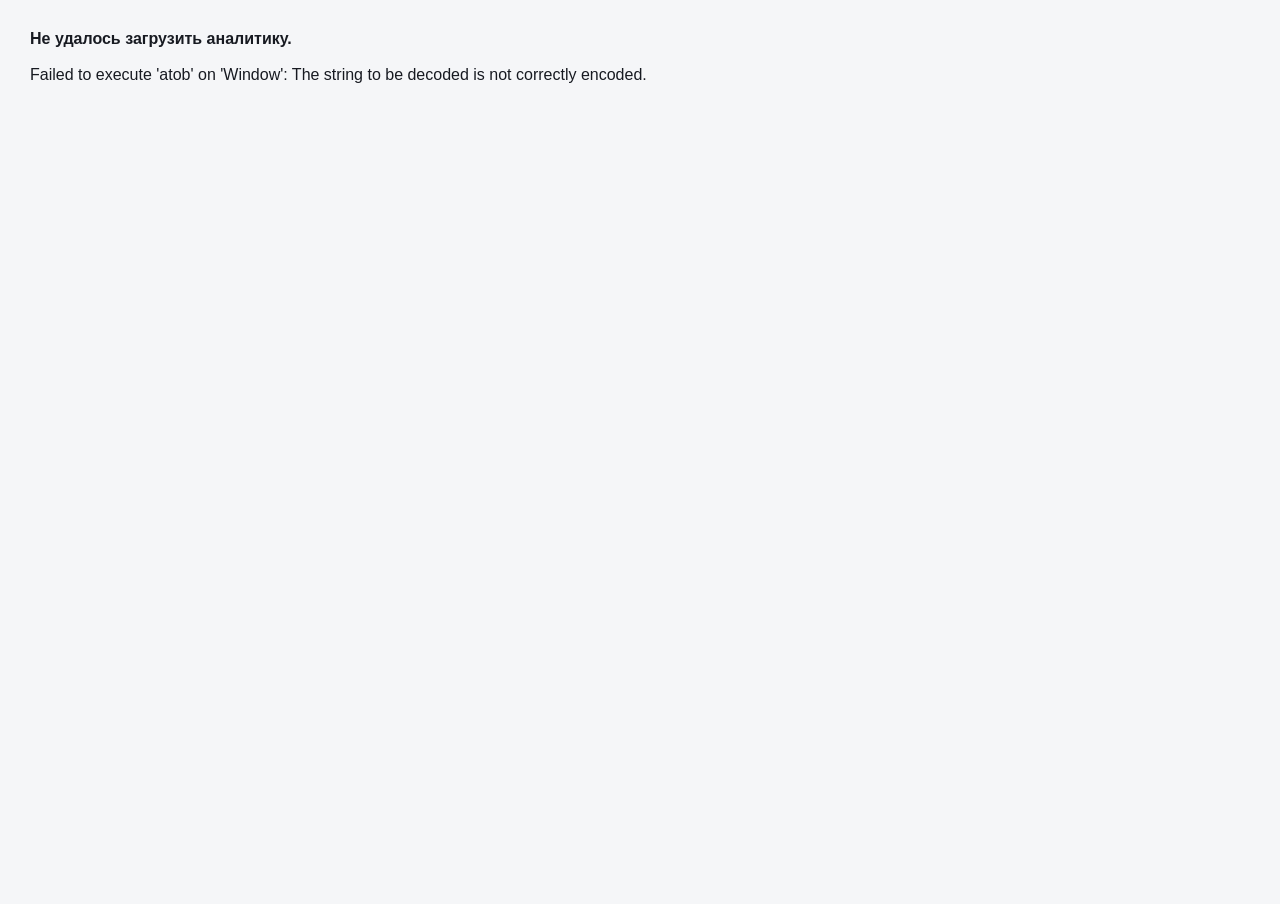
==== article-analytics/index.html @ 5940e99e "Fix weekly module scope and KPI visibility" ====
<!doctype html>
<html lang="ru" translate="no" class="notranslate">
<head>
<meta charset="utf-8">
<meta name="google" content="notranslate">
<meta name="viewport" content="width=device-width,initial-scale=1">
<title>Центр аналитики статей</title>
<style>
html,body,#frame{margin:0;width:100%;height:100%;border:0;overflow:hidden;background:#f5f6f8}
#loading{position:fixed;inset:0;display:grid;place-items:center;font:14px Arial,sans-serif;color:#59606c;background:#f5f6f8;z-index:2}
</style>
</head>
<body>
<div id="loading">Загружаю аналитику…</div>
<iframe id="frame" title="Аналитика статей"></iframe>
<script>
(async()=>{
 const f=document.getElementById('frame'),l=document.getElementById('loading');
 try{
  let [source,weeklyOverlay]=await Promise.all([
   fetch('app.html?v=20260910-fix4',{cache:'no-store'}).then(r=>{if(!r.ok)throw new Error('Не удалось загрузить приложение: '+r.status);return r.text()}),
   fetch('weekly-progos-overlay.js?v=20260910-fix4',{cache:'no-store'}).then(r=>{if(!r.ok)throw new Error('Не удалось загрузить недельный модуль: '+r.status);return r.text()})
  ]);

  const init="refreshFilterOptions();renderAll();switchView('overview');";
  if(!source.includes(init)) throw new Error('Не найдена точка подключения недельного отчёта');
  weeklyOverlay=weeklyOverlay.replace('(async()=>{','await (async()=>{');
  source=source.replace(init,weeklyOverlay+'\n'+init);

  const kpiLine="document.getElementById('filterbar').style.display=(v==='nontarget'||v==='kpiexclude'||v==='cleanup'||v==='method')?'none':'grid';";
  const kpiPatched=kpiLine+"\n document.getElementById('kpis').style.display=(v==='overview')?'grid':'none';";
  if(!source.includes(kpiLine)) throw new Error('Не найдена точка управления верхней сводкой');
  source=source.replace(kpiLine,kpiPatched);

  f.srcdoc=source;
  f.addEventListener('load',()=>l.remove(),{once:true});
 }catch(e){l.textContent='Ошибка загрузки: '+(e.message||e)}
})();
</script>
</body>
</html>
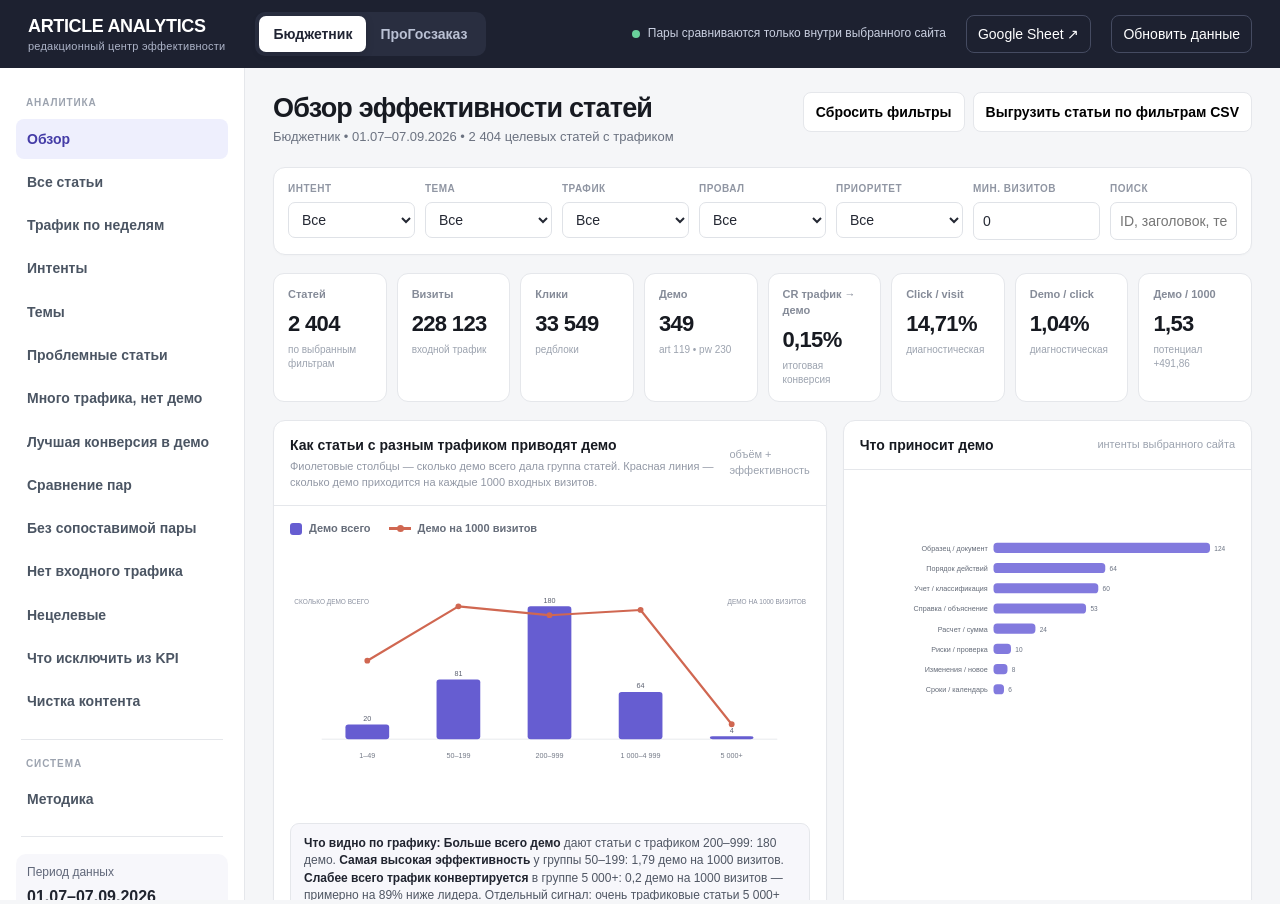
==== commit e3099af8: "Keep analytics available if weekly module fails" ====
--- a/article-analytics/index.html
+++ b/article-analytics/index.html
@@ -18,14 +18,19 @@
  const f=document.getElementById('frame'),l=document.getElementById('loading');
  try{
   let [source,weeklyOverlay]=await Promise.all([
-   fetch('app.html?v=20260910-fix4',{cache:'no-store'}).then(r=>{if(!r.ok)throw new Error('Не удалось загрузить приложение: '+r.status);return r.text()}),
-   fetch('weekly-progos-overlay.js?v=20260910-fix4',{cache:'no-store'}).then(r=>{if(!r.ok)throw new Error('Не удалось загрузить недельный модуль: '+r.status);return r.text()})
+   fetch('app.html?v=20260910-fix6',{cache:'no-store'}).then(r=>{if(!r.ok)throw new Error('Не удалось загрузить приложение: '+r.status);return r.text()}),
+   fetch('weekly-progos-overlay.js?v=20260910-fix6',{cache:'no-store'}).then(r=>{if(!r.ok)throw new Error('Не удалось загрузить недельный модуль: '+r.status);return r.text()})
   ]);
 
   const init="refreshFilterOptions();renderAll();switchView('overview');";
   if(!source.includes(init)) throw new Error('Не найдена точка подключения недельного отчёта');
   weeklyOverlay=weeklyOverlay.replace('(async()=>{','await (async()=>{');
-  source=source.replace(init,weeklyOverlay+'\n'+init);
+  weeklyOverlay=weeklyOverlay.replace(
+   "const pt=all.reduce((s,x)=>s+x.prev,0),ct=all.reduce((s,x)=>s+x.curr,0),chg=pt?(ct-pt)/pt:null;",
+   "const siteTotals=WD.totals?.[state.site]||[];const pt=siteTotals.at(-2)||0,ct=siteTotals.at(-1)||0,chg=pt?(ct-pt)/pt:null;"
+  );
+  const safeWeekly="try{\n"+weeklyOverlay+"\n}catch(e){console.error('Недельный модуль не загрузился:',e);}\n";
+  source=source.replace(init,safeWeekly+init);
 
   const kpiLine="document.getElementById('filterbar').style.display=(v==='nontarget'||v==='kpiexclude'||v==='cleanup'||v==='method')?'none':'grid';";
   const kpiPatched=kpiLine+"\n document.getElementById('kpis').style.display=(v==='overview')?'grid':'none';";
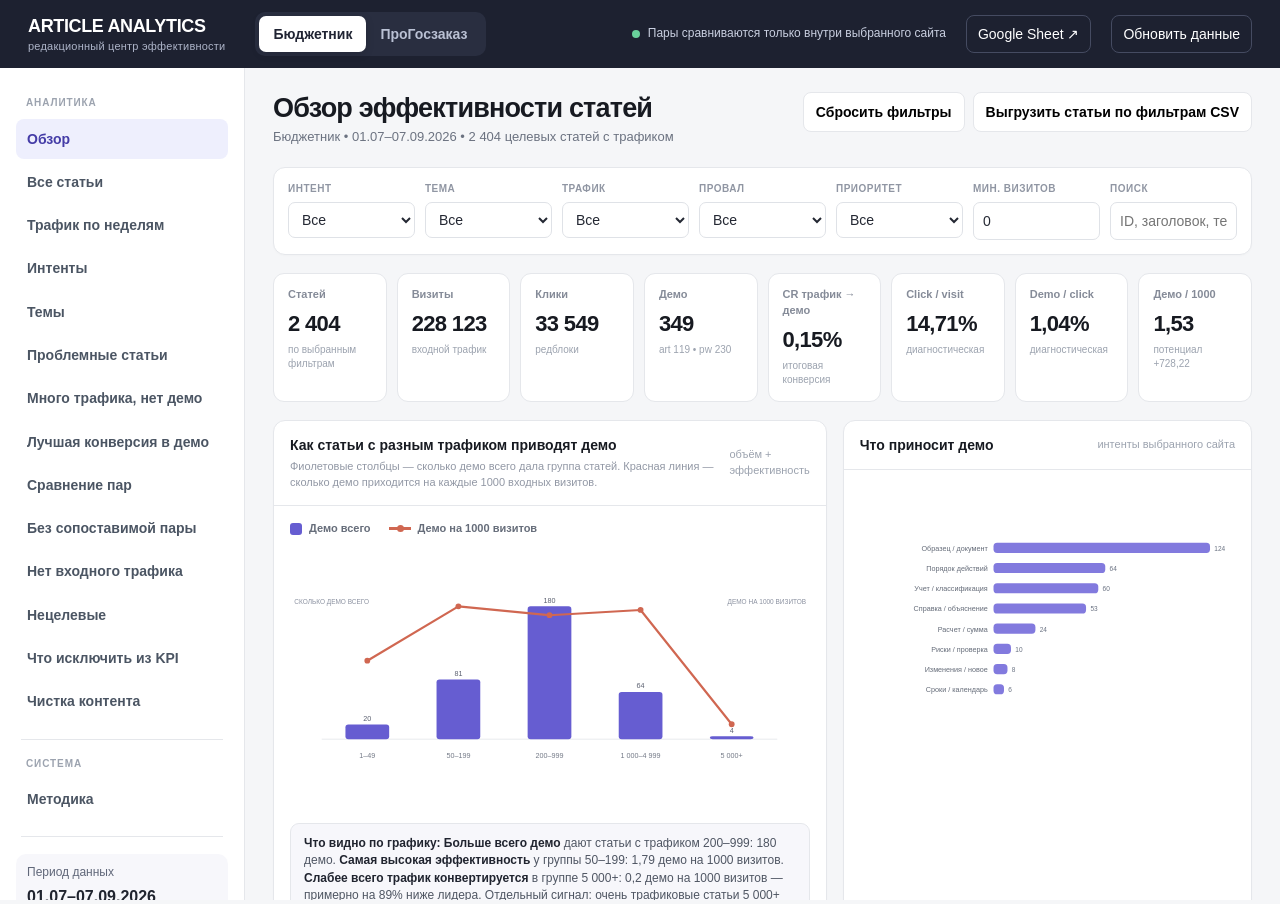
==== commit c2e24bc5: "Apply intent-wide comparison logic and Russian pair labels" ====
--- a/article-analytics/index.html
+++ b/article-analytics/index.html
@@ -17,20 +17,23 @@
 (async()=>{
  const f=document.getElementById('frame'),l=document.getElementById('loading');
  try{
-  let [source,weeklyOverlay]=await Promise.all([
-   fetch('app.html?v=20260910-fix6',{cache:'no-store'}).then(r=>{if(!r.ok)throw new Error('Не удалось загрузить приложение: '+r.status);return r.text()}),
-   fetch('weekly-progos-overlay.js?v=20260910-fix6',{cache:'no-store'}).then(r=>{if(!r.ok)throw new Error('Не удалось загрузить недельный модуль: '+r.status);return r.text()})
+  let [source,weeklyOverlay,pairOverlay]=await Promise.all([
+   fetch('app.html?v=20260910-fix7',{cache:'no-store'}).then(r=>{if(!r.ok)throw new Error('Не удалось загрузить приложение: '+r.status);return r.text()}),
+   fetch('weekly-progos-overlay.js?v=20260910-fix7',{cache:'no-store'}).then(r=>{if(!r.ok)throw new Error('Не удалось загрузить недельный модуль: '+r.status);return r.text()}),
+   fetch('pair-overlay.js?v=20260910-fix7',{cache:'no-store'}).then(r=>{if(!r.ok)throw new Error('Не удалось загрузить модуль сравнения: '+r.status);return r.text()})
   ]);
 
   const init="refreshFilterOptions();renderAll();switchView('overview');";
-  if(!source.includes(init)) throw new Error('Не найдена точка подключения недельного отчёта');
+  if(!source.includes(init)) throw new Error('Не найдена точка подключения модулей');
+
   weeklyOverlay=weeklyOverlay.replace('(async()=>{','await (async()=>{');
   weeklyOverlay=weeklyOverlay.replace(
    "const pt=all.reduce((s,x)=>s+x.prev,0),ct=all.reduce((s,x)=>s+x.curr,0),chg=pt?(ct-pt)/pt:null;",
    "const siteTotals=WD.totals?.[state.site]||[];const pt=siteTotals.at(-2)||0,ct=siteTotals.at(-1)||0,chg=pt?(ct-pt)/pt:null;"
   );
   const safeWeekly="try{\n"+weeklyOverlay+"\n}catch(e){console.error('Недельный модуль не загрузился:',e);}\n";
-  source=source.replace(init,safeWeekly+init);
+  const safePairs="try{\n"+pairOverlay+"\n}catch(e){console.error('Модуль сравнения не загрузился:',e);}\n";
+  source=source.replace(init,safePairs+safeWeekly+init);
 
   const kpiLine="document.getElementById('filterbar').style.display=(v==='nontarget'||v==='kpiexclude'||v==='cleanup'||v==='method')?'none':'grid';";
   const kpiPatched=kpiLine+"\n document.getElementById('kpis').style.display=(v==='overview')?'grid':'none';";
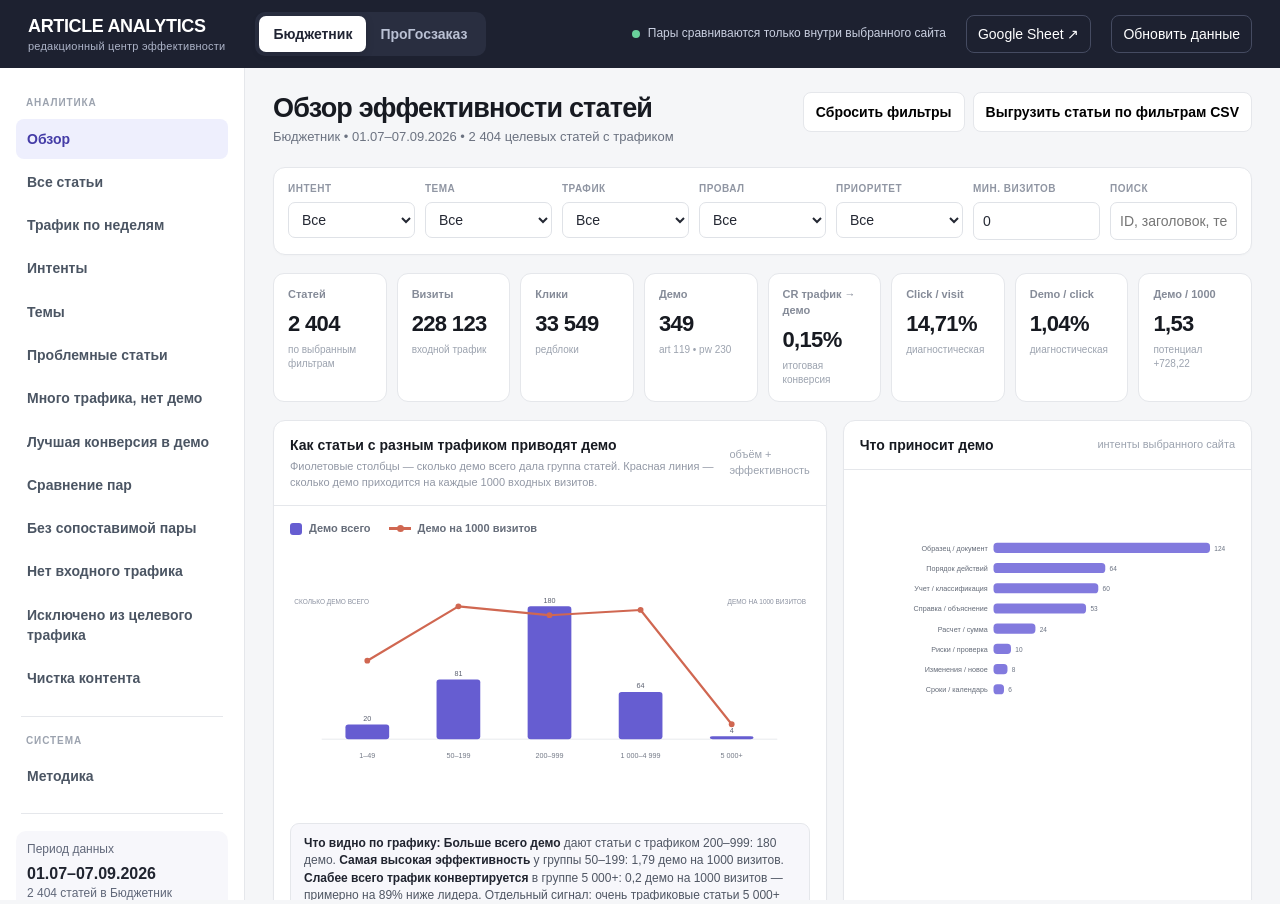
==== commit 5fb796a2: "Simplify excluded traffic section and hide duplicate non-target tab" ====
--- a/article-analytics/index.html
+++ b/article-analytics/index.html
@@ -17,10 +17,13 @@
 (async()=>{
  const f=document.getElementById('frame'),l=document.getElementById('loading');
  try{
-  let [source,weeklyOverlay,pairOverlay]=await Promise.all([
-   fetch('app.html?v=20260910-fix7',{cache:'no-store'}).then(r=>{if(!r.ok)throw new Error('Не удалось загрузить приложение: '+r.status);return r.text()}),
-   fetch('weekly-progos-overlay.js?v=20260910-fix7',{cache:'no-store'}).then(r=>{if(!r.ok)throw new Error('Не удалось загрузить недельный модуль: '+r.status);return r.text()}),
-   fetch('pair-overlay.js?v=20260910-fix7',{cache:'no-store'}).then(r=>{if(!r.ok)throw new Error('Не удалось загрузить модуль сравнения: '+r.status);return r.text()})
+  let [source,weeklyOverlay,pairOverlay,problemsOverlay,commentsOverlay,exclusionsOverlay]=await Promise.all([
+   fetch('app.html?v=20260911-fix10',{cache:'no-store'}).then(r=>{if(!r.ok)throw new Error('Не удалось загрузить приложение: '+r.status);return r.text()}),
+   fetch('weekly-progos-overlay.js?v=20260911-fix10',{cache:'no-store'}).then(r=>{if(!r.ok)throw new Error('Не удалось загрузить недельный модуль: '+r.status);return r.text()}),
+   fetch('pair-overlay.js?v=20260911-fix10',{cache:'no-store'}).then(r=>{if(!r.ok)throw new Error('Не удалось загрузить модуль сравнения: '+r.status);return r.text()}),
+   fetch('problems-overlay.js?v=20260911-fix10',{cache:'no-store'}).then(r=>{if(!r.ok)throw new Error('Не удалось загрузить счётчики проблемных статей: '+r.status);return r.text()}),
+   fetch('comments-overlay.js?v=20260911-fix10',{cache:'no-store'}).then(r=>{if(!r.ok)throw new Error('Не удалось загрузить комментарии: '+r.status);return r.text()}),
+   fetch('exclusions-overlay.js?v=20260911-fix10',{cache:'no-store'}).then(r=>{if(!r.ok)throw new Error('Не удалось загрузить правила исключений: '+r.status);return r.text()})
   ]);
 
   const init="refreshFilterOptions();renderAll();switchView('overview');";
@@ -33,7 +36,10 @@
   );
   const safeWeekly="try{\n"+weeklyOverlay+"\n}catch(e){console.error('Недельный модуль не загрузился:',e);}\n";
   const safePairs="try{\n"+pairOverlay+"\n}catch(e){console.error('Модуль сравнения не загрузился:',e);}\n";
-  source=source.replace(init,safePairs+safeWeekly+init);
+  const safeProblems="try{\n"+problemsOverlay+"\n}catch(e){console.error('Счётчики проблемных статей не загрузились:',e);}\n";
+  const safeComments="try{\n"+commentsOverlay+"\n}catch(e){console.error('Комментарии не загрузились:',e);}\n";
+  const safeExclusions="try{\n"+exclusionsOverlay+"\n}catch(e){console.error('Правила исключений не загрузились:',e);}\n";
+  source=source.replace(init,safePairs+safeProblems+safeComments+safeExclusions+safeWeekly+init);
 
   const kpiLine="document.getElementById('filterbar').style.display=(v==='nontarget'||v==='kpiexclude'||v==='cleanup'||v==='method')?'none':'grid';";
   const kpiPatched=kpiLine+"\n document.getElementById('kpis').style.display=(v==='overview')?'grid':'none';";
